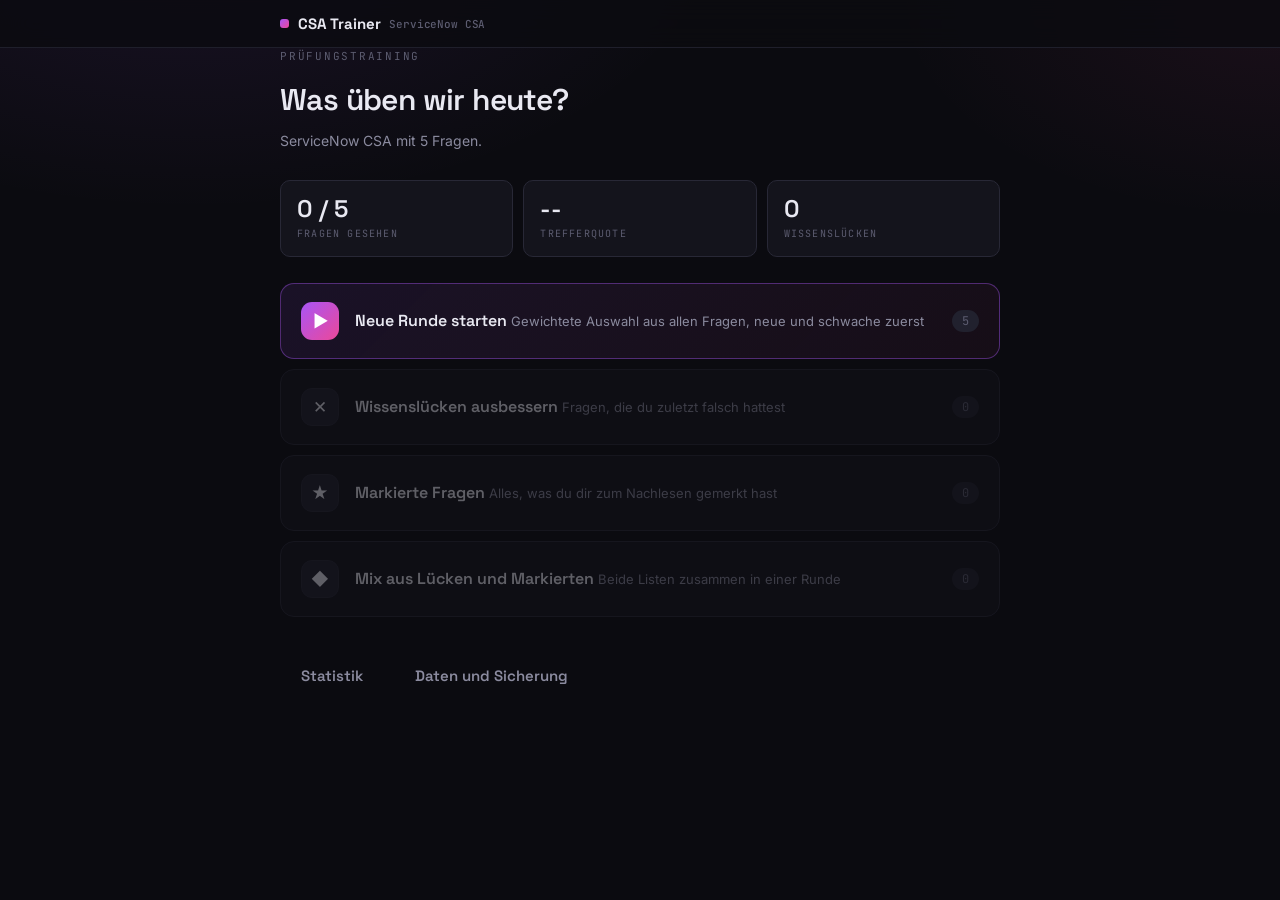
==== index.html @ 98548c77 "CSA Trainer" ====
<!DOCTYPE html>
<html lang="de">
<head>
<meta charset="utf-8">
<meta name="viewport" content="width=device-width, initial-scale=1, viewport-fit=cover">
<meta name="color-scheme" content="dark">
<title>CSA Trainer</title>
<link rel="preconnect" href="https://fonts.googleapis.com">
<link rel="preconnect" href="https://fonts.gstatic.com" crossorigin>
<link href="https://fonts.googleapis.com/css2?family=Space+Grotesk:wght@500;600;700&family=Inter:wght@400;500;600&family=JetBrains+Mono:wght@400;500&display=swap" rel="stylesheet">
<link rel="stylesheet" href="styles.css">
</head>
<body>

<header class="topbar">
  <div class="topbar-inner">
    <button class="brand" id="brandBtn" title="Zum Hauptmenü">
      <span class="dot"></span>
      <span>CSA Trainer</span>
      <span class="sub" id="brandSub"></span>
    </button>
    <span class="spacer"></span>
    <span class="counter" id="counter"></span>
  </div>
  <div class="rail hidden" id="rail"></div>
</header>

<main class="wrap">

  <!-- MENU -->
  <section id="screen-menu">
    <div class="eyebrow">Prüfungstraining</div>
    <h1 class="screen-title">Was üben wir heute?</h1>
    <p class="screen-sub" id="menuSub"></p>

    <div class="stat-strip">
      <div class="stat-box"><div class="value" id="mStatSeen">0</div><div class="label">Fragen gesehen</div></div>
      <div class="stat-box"><div class="value" id="mStatRate">0%</div><div class="label">Trefferquote</div></div>
      <div class="stat-box"><div class="value" id="mStatGaps">0</div><div class="label">Wissenslücken</div></div>
    </div>

    <div class="menu">
      <button class="menu-card primary" data-mode="all">
        <span class="glyph">▶</span>
        <span class="body">
          <span class="title">Neue Runde starten</span>
          <span class="desc">Gewichtete Auswahl aus allen Fragen, neue und schwache zuerst</span>
        </span>
        <span class="count" id="cntAll">0</span>
      </button>

      <button class="menu-card" data-mode="wrong" id="cardWrong">
        <span class="glyph">✕</span>
        <span class="body">
          <span class="title">Wissenslücken ausbessern</span>
          <span class="desc">Fragen, die du zuletzt falsch hattest</span>
        </span>
        <span class="count" id="cntWrong">0</span>
      </button>

      <button class="menu-card" data-mode="marked" id="cardMarked">
        <span class="glyph">★</span>
        <span class="body">
          <span class="title">Markierte Fragen</span>
          <span class="desc">Alles, was du dir zum Nachlesen gemerkt hast</span>
        </span>
        <span class="count" id="cntMarked">0</span>
      </button>

      <button class="menu-card" data-mode="mix" id="cardMix">
        <span class="glyph">◆</span>
        <span class="body">
          <span class="title">Mix aus Lücken und Markierten</span>
          <span class="desc">Beide Listen zusammen in einer Runde</span>
        </span>
        <span class="count" id="cntMix">0</span>
      </button>
    </div>

    <div class="menu" style="margin-top:10px">
      <button class="menu-card hidden" id="resumeCard">
        <span class="glyph">↺</span>
        <span class="body">
          <span class="title">Runde fortsetzen</span>
          <span class="desc" id="resumeDesc"></span>
        </span>
      </button>
    </div>

    <div class="btn-row" style="margin-top:26px">
      <button class="btn btn-ghost" id="toStats">Statistik</button>
      <button class="btn btn-ghost" id="toData">Daten und Sicherung</button>
    </div>
  </section>

  <!-- SETUP -->
  <section id="screen-setup" class="hidden">
    <div class="eyebrow" id="setupEyebrow">Runde konfigurieren</div>
    <h1 class="screen-title" id="setupTitle">Neue Runde</h1>
    <p class="screen-sub" id="setupSub"></p>

    <div class="field" id="sourceField">
      <label>Quelle</label>
      <div class="chips" id="sourceChips">
        <button class="chip" data-src="all">Alle Fragen</button>
        <button class="chip" data-src="wrong">Falsch beantwortete</button>
        <button class="chip" data-src="marked">Markierte</button>
      </div>
    </div>

    <div class="field">
      <label>Kategorien</label>
      <div class="chips" id="catChips"></div>
      <div class="hint">Nichts ausgewählt bedeutet: alle Kategorien.</div>
    </div>

    <div class="field">
      <label>Schwierigkeit</label>
      <div class="chips" id="diffChips"></div>
    </div>

    <div class="field">
      <label>Anzahl Fragen</label>
      <input type="number" id="countInput" min="1" step="1" value="20">
      <div class="hint" id="poolHint"></div>
    </div>

    <div class="btn-row">
      <button class="btn btn-primary" id="startBtn">Runde starten</button>
      <button class="btn btn-ghost" data-nav="menu">Zurück</button>
    </div>
  </section>

  <!-- QUIZ -->
  <section id="screen-quiz" class="hidden">
    <div class="q-meta" id="qMeta"></div>
    <div class="q-text" id="qText"></div>
    <div class="q-note" id="qNote"></div>
    <div class="options" id="qOptions"></div>
    <div id="qConfirmRow" class="btn-row" style="margin-top:14px"></div>
    <div id="qExplain"></div>
    <div class="q-nav">
      <button class="btn" id="prevBtn">← Zurück</button>
      <span class="spacer"></span>
      <button class="btn btn-ghost" id="quitBtn">Runde beenden</button>
      <button class="btn btn-primary" id="nextBtn">Weiter →</button>
    </div>
  </section>

  <!-- RESULT -->
  <section id="screen-result" class="hidden">
    <div class="result-hero">
      <div class="big" id="resPct">0%</div>
      <div class="cap" id="resCap"></div>
    </div>
    <div class="stat-strip">
      <div class="stat-box"><div class="value" id="resRight">0</div><div class="label">Richtig</div></div>
      <div class="stat-box"><div class="value" id="resWrong">0</div><div class="label">Falsch</div></div>
      <div class="stat-box"><div class="value" id="resOpen">0</div><div class="label">Offen</div></div>
    </div>
    <div class="section-head">Durchgang im Detail</div>
    <div id="resList"></div>
    <div class="btn-row" style="margin-top:24px">
      <button class="btn btn-primary" id="resRetry">Falsche direkt nachüben</button>
      <button class="btn" data-nav="menu">Hauptmenü</button>
    </div>
  </section>

  <!-- STATS -->
  <section id="screen-stats" class="hidden">
    <div class="eyebrow">Auswertung</div>
    <h1 class="screen-title">Statistik</h1>
    <p class="screen-sub">Alles über deinen gesamten Lernfortschritt.</p>
    <div class="stat-strip">
      <div class="stat-box"><div class="value" id="sTotal">0</div><div class="label">Fragen im Katalog</div></div>
      <div class="stat-box"><div class="value" id="sSeen">0</div><div class="label">Davon bearbeitet</div></div>
      <div class="stat-box"><div class="value" id="sRate">0%</div><div class="label">Trefferquote</div></div>
    </div>
    <div class="section-head">Leitner-Boxen</div>
    <div id="sBoxes"></div>
    <div class="section-head">Nach Kategorie</div>
    <div id="sCats"></div>
    <div class="section-head">Nach Schwierigkeit</div>
    <div id="sDiffs"></div>
    <div class="btn-row" style="margin-top:26px">
      <button class="btn" data-nav="menu">Hauptmenü</button>
    </div>
  </section>

  <!-- DATA -->
  <section id="screen-data" class="hidden">
    <div class="eyebrow">Verwaltung</div>
    <h1 class="screen-title">Daten und Sicherung</h1>
    <p class="screen-sub">Fortschritt sichern, auf ein anderes Gerät holen, oder den Fragenkatalog austauschen.</p>

    <div class="section-head">Fortschritt</div>
    <div class="btn-row">
      <button class="btn" id="expProgress">Fortschritt exportieren</button>
      <button class="btn" id="impProgressBtn">Fortschritt importieren</button>
      <input type="file" id="impProgress" accept="application/json,.json" class="hidden">
    </div>
    <div class="hint">Der Export ist eine JSON-Datei. Import überschreibt den lokalen Stand.</div>

    <div class="section-head">Fragenkatalog</div>
    <div class="btn-row">
      <button class="btn" id="impQuestionsBtn">questions.json laden</button>
      <input type="file" id="impQuestions" accept="application/json,.json" class="hidden">
      <button class="btn btn-ghost" id="resetQuestions">Auf mitgelieferte Datei zurücksetzen</button>
    </div>
    <div class="hint" id="qSourceHint"></div>

    <div class="section-head">Zurücksetzen</div>
    <p class="hint" style="margin-top:0">Löscht alle Antworten, Boxen und Markierungen. Tippe zur Bestätigung <strong>FORTSCHRITT LOESCHEN</strong> ein.</p>
    <div class="btn-row" style="margin-top:12px">
      <input type="text" id="resetConfirm" placeholder="FORTSCHRITT LOESCHEN" style="max-width:280px" autocomplete="off">
      <button class="btn btn-danger" id="resetBtn" disabled>Alles löschen</button>
    </div>

    <div class="btn-row" style="margin-top:30px">
      <button class="btn" data-nav="menu">Hauptmenü</button>
    </div>
  </section>

</main>

<script src="app.js"></script>
</body>
</html>
---- styles.css ----
:root {
  --bg: #0b0b10;
  --surface: #14141c;
  --surface-2: #1a1a25;
  --surface-3: #21212e;
  --line: #282836;
  --line-soft: #1f1f2b;
  --text: #e9e9f2;
  --muted: #8b8b9f;
  --faint: #5c5c70;
  --accent: #a855f7;
  --accent-2: #ec4899;
  --ok: #34d399;
  --ok-dim: rgba(52, 211, 153, 0.12);
  --bad: #fb7185;
  --bad-dim: rgba(251, 113, 133, 0.12);
  --warn: #fbbf24;
  --radius: 14px;
  --radius-sm: 10px;
  --font-display: "Space Grotesk", "Segoe UI", system-ui, sans-serif;
  --font-body: "Inter", system-ui, -apple-system, sans-serif;
  --font-mono: "JetBrains Mono", ui-monospace, "SF Mono", Menlo, monospace;
}

* { box-sizing: border-box; }

html, body {
  margin: 0;
  padding: 0;
  background: var(--bg);
  color: var(--text);
  font-family: var(--font-body);
  font-size: 16px;
  line-height: 1.6;
  -webkit-font-smoothing: antialiased;
}

body {
  background-image:
    radial-gradient(900px 500px at 15% -10%, rgba(168, 85, 247, 0.10), transparent 60%),
    radial-gradient(700px 400px at 100% 0%, rgba(236, 72, 153, 0.07), transparent 55%);
  background-attachment: fixed;
  min-height: 100vh;
}

h1, h2, h3 { font-family: var(--font-display); font-weight: 600; letter-spacing: -0.02em; margin: 0; }

button { font-family: inherit; font-size: inherit; color: inherit; cursor: pointer; }
button:focus-visible, input:focus-visible, [tabindex]:focus-visible {
  outline: 2px solid var(--accent);
  outline-offset: 2px;
}

.wrap { max-width: 760px; margin: 0 auto; padding: 0 20px 96px; }
.hidden { display: none !important; }

/* ---------- top bar ---------- */
.topbar {
  position: sticky; top: 0; z-index: 20;
  background: rgba(11, 11, 16, 0.82);
  backdrop-filter: blur(14px);
  border-bottom: 1px solid var(--line-soft);
}
.topbar-inner {
  max-width: 760px; margin: 0 auto; padding: 14px 20px;
  display: flex; align-items: center; gap: 14px;
}
.brand {
  font-family: var(--font-display); font-weight: 700; font-size: 15px;
  letter-spacing: -0.01em; display: flex; align-items: center; gap: 9px;
  background: none; border: 0; padding: 0;
}
.brand .dot {
  width: 9px; height: 9px; border-radius: 3px;
  background: linear-gradient(135deg, var(--accent), var(--accent-2));
}
.brand span.sub { color: var(--faint); font-weight: 500; font-family: var(--font-mono); font-size: 11px; }
.topbar .spacer { flex: 1; }

.counter {
  font-family: var(--font-mono); font-size: 12px; color: var(--muted);
  letter-spacing: 0.04em; white-space: nowrap;
}

/* ---------- signature: session rail ---------- */
.rail {
  display: flex; gap: 3px; padding: 0 20px 12px;
  max-width: 760px; margin: 0 auto; flex-wrap: wrap;
}
.rail-tick {
  flex: 1 1 6px; min-width: 6px; height: 4px; border-radius: 2px;
  background: var(--line); border: 0; padding: 0;
  transition: background 0.2s, transform 0.15s, height 0.15s;
}
.rail-tick:hover { transform: scaleY(2); }
.rail-tick.correct { background: var(--ok); }
.rail-tick.wrong { background: var(--bad); }
.rail-tick.current { background: linear-gradient(90deg, var(--accent), var(--accent-2)); height: 8px; margin-top: -2px; }

/* ---------- headings ---------- */
.eyebrow {
  font-family: var(--font-mono); font-size: 11px; letter-spacing: 0.16em;
  text-transform: uppercase; color: var(--faint); margin-bottom: 10px;
}
.screen-title { font-size: 30px; margin-bottom: 6px; }
.screen-sub { color: var(--muted); font-size: 14px; margin: 0 0 28px; }
.section-head {
  font-family: var(--font-mono); font-size: 11px; letter-spacing: 0.14em;
  text-transform: uppercase; color: var(--faint);
  margin: 30px 0 12px; display: flex; align-items: center; gap: 10px;
}
.section-head::after { content: ""; flex: 1; height: 1px; background: var(--line-soft); }

/* ---------- menu cards ---------- */
.menu { display: grid; gap: 10px; margin-top: 26px; }
.menu-card {
  display: flex; align-items: center; gap: 16px; width: 100%; text-align: left;
  background: var(--surface); border: 1px solid var(--line);
  border-radius: var(--radius); padding: 18px 20px;
  transition: border-color 0.18s, background 0.18s, transform 0.18s;
}
.menu-card:hover:not(:disabled) { border-color: #3a3a4e; background: var(--surface-2); transform: translateY(-1px); }
.menu-card:disabled { opacity: 0.38; cursor: not-allowed; }
.menu-card .glyph {
  width: 38px; height: 38px; flex: none; border-radius: 11px;
  display: grid; place-items: center; font-size: 17px;
  background: var(--surface-3); border: 1px solid var(--line);
}
.menu-card .body { flex: 1; min-width: 0; }
.menu-card .title { font-family: var(--font-display); font-weight: 600; font-size: 16px; }
.menu-card .desc { color: var(--muted); font-size: 13px; line-height: 1.45; }
.menu-card .count {
  font-family: var(--font-mono); font-size: 12px; color: var(--faint);
  background: var(--surface-3); border-radius: 20px; padding: 3px 10px;
}
.menu-card.primary { border-color: rgba(168, 85, 247, 0.4); background: linear-gradient(135deg, rgba(168,85,247,0.10), rgba(236,72,153,0.05)); }
.menu-card.primary .glyph { background: linear-gradient(135deg, var(--accent), var(--accent-2)); border: 0; color: #fff; }

/* ---------- stat strip ---------- */
.stat-strip { display: grid; grid-template-columns: repeat(3, 1fr); gap: 10px; margin-top: 26px; }
.stat-box { background: var(--surface); border: 1px solid var(--line); border-radius: var(--radius-sm); padding: 14px 16px; }
.stat-box .value { font-family: var(--font-display); font-size: 24px; font-weight: 600; line-height: 1.2; }
.stat-box .label { font-family: var(--font-mono); font-size: 10px; letter-spacing: 0.12em; text-transform: uppercase; color: var(--faint); margin-top: 2px; }

/* ---------- forms ---------- */
.field { margin-bottom: 22px; }
.field > label {
  display: block; font-family: var(--font-mono); font-size: 11px;
  letter-spacing: 0.12em; text-transform: uppercase; color: var(--faint); margin-bottom: 9px;
}
.hint { color: var(--faint); font-size: 12px; margin-top: 8px; }

input[type="number"], input[type="text"] {
  background: var(--surface); border: 1px solid var(--line); color: var(--text);
  border-radius: var(--radius-sm); padding: 11px 14px; font-family: var(--font-mono);
  font-size: 15px; width: 100%;
}
input[type="number"] { max-width: 150px; }

.chips { display: flex; flex-wrap: wrap; gap: 8px; }
.chip {
  background: var(--surface); border: 1px solid var(--line); color: var(--muted);
  border-radius: 20px; padding: 7px 14px; font-size: 13px;
  transition: all 0.15s;
}
.chip:hover { border-color: #3a3a4e; color: var(--text); }
.chip.on { background: rgba(168, 85, 247, 0.14); border-color: var(--accent); color: #e5d5fb; }
.chip .n { font-family: var(--font-mono); font-size: 11px; opacity: 0.65; margin-left: 6px; }
.chip:disabled { opacity: 0.35; cursor: not-allowed; }

.btn {
  border-radius: var(--radius-sm); padding: 12px 20px; font-weight: 600;
  font-family: var(--font-display); border: 1px solid var(--line);
  background: var(--surface-2); transition: all 0.16s; font-size: 15px;
}
.btn:hover:not(:disabled) { background: var(--surface-3); border-color: #3a3a4e; }
.btn:disabled { opacity: 0.4; cursor: not-allowed; }
.btn-primary {
  background: linear-gradient(135deg, var(--accent), var(--accent-2));
  border: 0; color: #fff;
}
.btn-primary:hover:not(:disabled) { filter: brightness(1.1); }
.btn-ghost { background: transparent; border-color: transparent; color: var(--muted); }
.btn-ghost:hover:not(:disabled) { color: var(--text); background: var(--surface-2); }
.btn-danger { border-color: rgba(251, 113, 133, 0.4); color: var(--bad); background: transparent; }
.btn-danger:hover:not(:disabled) { background: var(--bad-dim); }
.btn-row { display: flex; gap: 10px; flex-wrap: wrap; align-items: center; }

/* ---------- question card ---------- */
.q-meta { display: flex; align-items: center; gap: 10px; flex-wrap: wrap; margin-bottom: 16px; }
.tag {
  font-family: var(--font-mono); font-size: 11px; letter-spacing: 0.06em;
  color: var(--muted); background: var(--surface-2);
  border: 1px solid var(--line); border-radius: 6px; padding: 3px 9px;
}
.tag.num { color: var(--accent); border-color: rgba(168,85,247,0.35); background: rgba(168,85,247,0.08); }
.tag.easy { color: var(--ok); border-color: rgba(52,211,153,0.3); }
.tag.medium { color: var(--warn); border-color: rgba(251,191,36,0.3); }
.tag.hard { color: var(--bad); border-color: rgba(251,113,133,0.3); }
.q-meta .spacer { flex: 1; }
.mark-btn {
  background: transparent; border: 1px solid var(--line); border-radius: 8px;
  padding: 4px 10px; font-size: 13px; color: var(--faint); transition: all 0.15s;
}
.mark-btn:hover { color: var(--text); border-color: #3a3a4e; }
.mark-btn.on { color: var(--warn); border-color: rgba(251,191,36,0.45); background: rgba(251,191,36,0.1); }

.q-text {
  font-family: var(--font-display); font-size: 21px; line-height: 1.42;
  font-weight: 500; margin-bottom: 8px;
}
.q-note { font-size: 13px; color: var(--faint); margin-bottom: 20px; font-family: var(--font-mono); }

.options { display: grid; gap: 9px; }
.opt {
  display: flex; gap: 14px; align-items: flex-start; text-align: left; width: 100%;
  background: var(--surface); border: 1px solid var(--line);
  border-radius: var(--radius); padding: 14px 16px; transition: border-color 0.15s, background 0.15s;
}
.opt:hover:not(:disabled) { border-color: #45455c; background: var(--surface-2); }
.opt:disabled { cursor: default; }
.opt .letter {
  width: 26px; height: 26px; flex: none; border-radius: 8px;
  display: grid; place-items: center; font-family: var(--font-mono);
  font-size: 12px; font-weight: 500;
  background: var(--surface-3); border: 1px solid var(--line); color: var(--muted);
}
.opt .txt { flex: 1; font-size: 15px; line-height: 1.5; }
.opt.picked { border-color: var(--accent); background: rgba(168, 85, 247, 0.09); }
.opt.picked .letter { background: var(--accent); color: #fff; border-color: var(--accent); }
.opt.correct { border-color: var(--ok); background: var(--ok-dim); }
.opt.correct .letter { background: var(--ok); color: #06281c; border-color: var(--ok); }
.opt.wrong { border-color: var(--bad); background: var(--bad-dim); }
.opt.wrong .letter { background: var(--bad); color: #3a0713; border-color: var(--bad); }
.opt.dimmed { opacity: 0.42; }

@keyframes shake {
  10%, 90% { transform: translateX(-3px); }
  20%, 80% { transform: translateX(5px); }
  30%, 50%, 70% { transform: translateX(-7px); }
  40%, 60% { transform: translateX(7px); }
}
.shake { animation: shake 0.42s cubic-bezier(0.36, 0.07, 0.19, 0.97); }

@keyframes reveal {
  from { opacity: 0; transform: translateY(6px); }
  to { opacity: 1; transform: none; }
}
.explain {
  margin-top: 20px; background: var(--surface); border: 1px solid var(--line);
  border-left: 3px solid var(--accent); border-radius: var(--radius);
  padding: 18px 20px; animation: reveal 0.28s ease-out;
}
.explain .verdict {
  font-family: var(--font-mono); font-size: 11px; letter-spacing: 0.14em;
  text-transform: uppercase; margin-bottom: 10px;
}
.explain .verdict.ok { color: var(--ok); }
.explain .verdict.bad { color: var(--bad); }
.explain p { margin: 0; font-size: 14.5px; color: #cfcfdd; line-height: 1.62; }
.explain .ref {
  margin-top: 14px; padding-top: 12px; border-top: 1px solid var(--line-soft);
  font-family: var(--font-mono); font-size: 11.5px; color: var(--faint);
}

/* leitner boxes */
.leitner { display: flex; align-items: center; gap: 5px; }
.leitner .pip { width: 14px; height: 5px; border-radius: 3px; background: var(--line); transition: background 0.3s; }
.leitner .pip.on { background: var(--accent); }
.leitner .cap { font-family: var(--font-mono); font-size: 10px; color: var(--faint); margin-right: 3px; letter-spacing: 0.1em; }

/* nav */
.q-nav {
  display: flex; gap: 10px; align-items: center;
  margin-top: 26px; padding-top: 20px; border-top: 1px solid var(--line-soft);
}
.q-nav .spacer { flex: 1; }
.kbd {
  font-family: var(--font-mono); font-size: 10px; color: var(--faint);
  border: 1px solid var(--line); border-radius: 5px; padding: 1px 5px; margin-left: 7px;
}

/* results + stats */
.result-hero { text-align: center; padding: 34px 0 10px; }
.result-hero .big {
  font-family: var(--font-display); font-size: 66px; font-weight: 700; line-height: 1;
  background: linear-gradient(135deg, var(--accent), var(--accent-2));
  -webkit-background-clip: text; background-clip: text; color: transparent;
}
.result-hero .cap { font-family: var(--font-mono); font-size: 12px; color: var(--muted); letter-spacing: 0.12em; text-transform: uppercase; margin-top: 8px; }

.bar-row { display: grid; grid-template-columns: 116px 1fr 62px; gap: 12px; align-items: center; padding: 7px 0; }
.bar-row .name { font-size: 13px; color: var(--muted); overflow: hidden; text-overflow: ellipsis; white-space: nowrap; }
.bar-track { height: 7px; background: var(--surface-3); border-radius: 4px; overflow: hidden; }
.bar-fill { height: 100%; border-radius: 4px; background: linear-gradient(90deg, var(--accent), var(--accent-2)); }
.bar-row .val { font-family: var(--font-mono); font-size: 12px; color: var(--faint); text-align: right; }

.review-item {
  display: flex; gap: 12px; align-items: flex-start; width: 100%; text-align: left;
  background: var(--surface); border: 1px solid var(--line); border-radius: var(--radius-sm);
  padding: 12px 14px; margin-bottom: 8px;
}
.review-item:hover { border-color: #3a3a4e; }
.review-item .tick { width: 3px; align-self: stretch; border-radius: 2px; flex: none; }
.review-item .tick.correct { background: var(--ok); }
.review-item .tick.wrong { background: var(--bad); }
.review-item .q { font-size: 13.5px; line-height: 1.45; }
.review-item .m { font-family: var(--font-mono); font-size: 11px; color: var(--faint); margin-top: 3px; }

.empty {
  text-align: center; padding: 44px 20px; color: var(--faint);
  border: 1px dashed var(--line); border-radius: var(--radius); font-size: 14px;
}

.toast {
  position: fixed; bottom: 22px; left: 50%; transform: translateX(-50%);
  background: var(--surface-3); border: 1px solid var(--line); color: var(--text);
  padding: 11px 18px; border-radius: 20px; font-size: 13.5px; z-index: 50;
  animation: reveal 0.2s ease-out; box-shadow: 0 10px 30px rgba(0,0,0,0.5);
}

@media (max-width: 560px) {
  .screen-title { font-size: 25px; }
  .q-text { font-size: 18.5px; }
  .stat-strip { grid-template-columns: 1fr 1fr; }
  .bar-row { grid-template-columns: 88px 1fr 52px; }
  .menu-card { padding: 15px 16px; gap: 13px; }
  .q-nav { flex-wrap: wrap; }
  .q-nav .btn { flex: 1 1 auto; }
}

@media (prefers-reduced-motion: reduce) {
  * { animation-duration: 0.01ms !important; transition-duration: 0.01ms !important; }
}
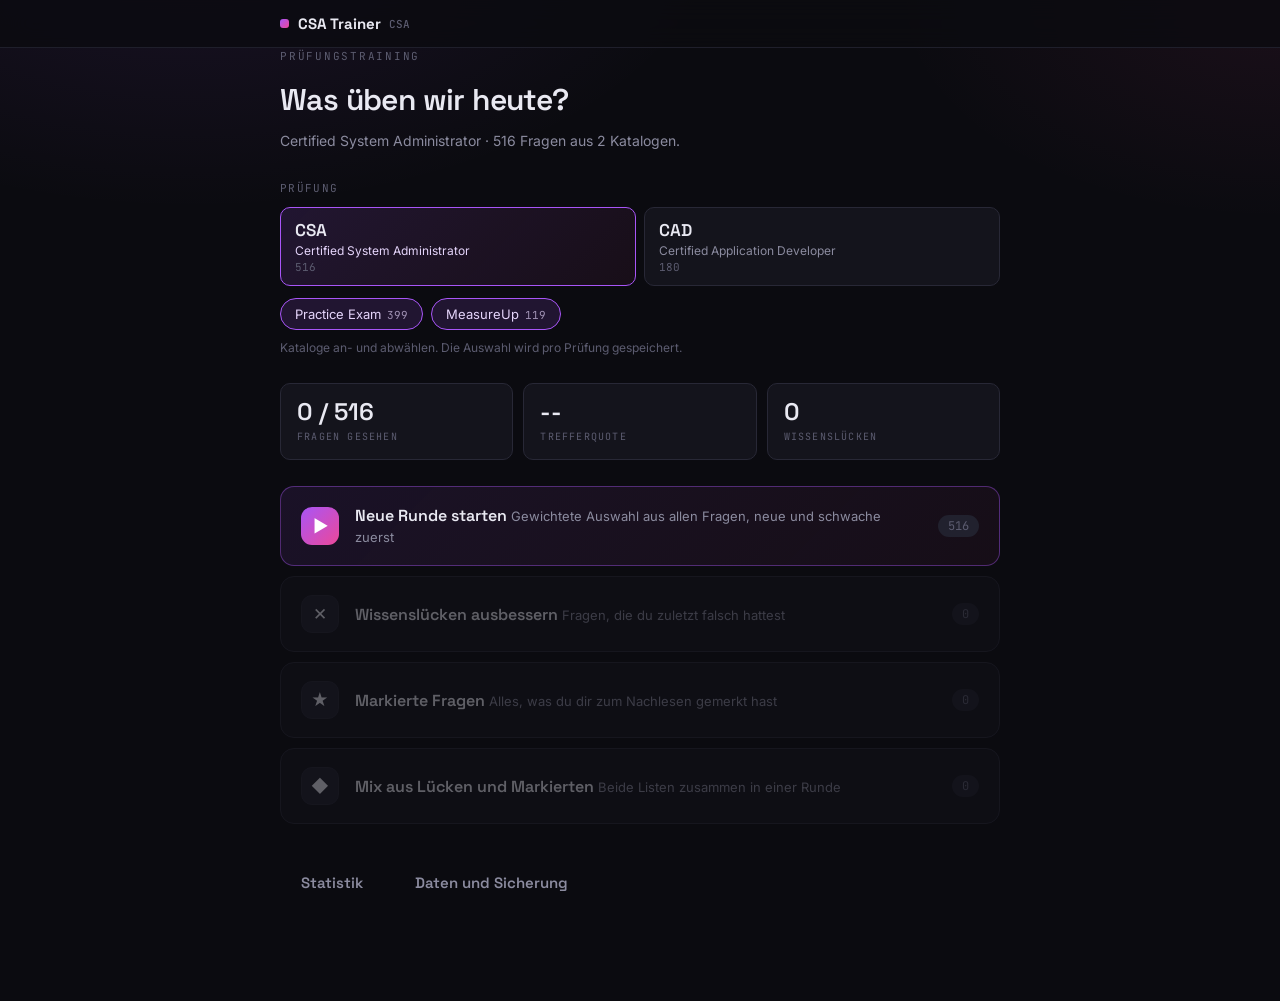
==== commit 71d27263: "add cad" ====
--- a/index.html
+++ b/index.html
@@ -33,6 +33,13 @@
     <h1 class="screen-title">Was üben wir heute?</h1>
     <p class="screen-sub" id="menuSub"></p>
 
+    <div class="field catalog-picker">
+      <label>Prüfung</label>
+      <div class="exam-switch" id="examSwitch"></div>
+      <div class="chips" id="catalogChips"></div>
+      <div class="hint">Kataloge an- und abwählen. Die Auswahl wird pro Prüfung gespeichert.</div>
+    </div>
+
     <div class="stat-strip">
       <div class="stat-box"><div class="value" id="mStatSeen">0</div><div class="label">Fragen gesehen</div></div>
       <div class="stat-box"><div class="value" id="mStatRate">0%</div><div class="label">Trefferquote</div></div>
@@ -170,7 +177,7 @@
   <section id="screen-stats" class="hidden">
     <div class="eyebrow">Auswertung</div>
     <h1 class="screen-title">Statistik</h1>
-    <p class="screen-sub">Alles über deinen gesamten Lernfortschritt.</p>
+    <p class="screen-sub" id="statsSub">Alles über deinen gesamten Lernfortschritt.</p>
     <div class="stat-strip">
       <div class="stat-box"><div class="value" id="sTotal">0</div><div class="label">Fragen im Katalog</div></div>
       <div class="stat-box"><div class="value" id="sSeen">0</div><div class="label">Davon bearbeitet</div></div>
@@ -191,7 +198,7 @@
   <section id="screen-data" class="hidden">
     <div class="eyebrow">Verwaltung</div>
     <h1 class="screen-title">Daten und Sicherung</h1>
-    <p class="screen-sub">Fortschritt sichern, auf ein anderes Gerät holen, oder den Fragenkatalog austauschen.</p>
+    <p class="screen-sub">Fortschritt sichern, auf ein anderes Gerät holen, oder einen eigenen Katalog dazuladen.</p>
 
     <div class="section-head">Fortschritt</div>
     <div class="btn-row">
@@ -203,9 +210,9 @@
 
     <div class="section-head">Fragenkatalog</div>
     <div class="btn-row">
-      <button class="btn" id="impQuestionsBtn">questions.json laden</button>
+      <button class="btn" id="impQuestionsBtn">Eigenen Katalog laden</button>
       <input type="file" id="impQuestions" accept="application/json,.json" class="hidden">
-      <button class="btn btn-ghost" id="resetQuestions">Auf mitgelieferte Datei zurücksetzen</button>
+      <button class="btn btn-ghost" id="resetQuestions">Eigenen Katalog entfernen</button>
     </div>
     <div class="hint" id="qSourceHint"></div>
 
--- a/styles.css
+++ b/styles.css
@@ -168,6 +168,21 @@
 .chip .n { font-family: var(--font-mono); font-size: 11px; opacity: 0.65; margin-left: 6px; }
 .chip:disabled { opacity: 0.35; cursor: not-allowed; }
 
+/* ---------- Prüfungs-Umschalter ---------- */
+.catalog-picker { margin: 24px 0 0; }
+.exam-switch { display: grid; grid-template-columns: repeat(auto-fit, minmax(150px, 1fr)); gap: 8px; margin-bottom: 12px; }
+.exam-tab {
+  display: flex; flex-direction: column; align-items: flex-start; gap: 2px; text-align: left;
+  background: var(--surface); border: 1px solid var(--line); border-radius: var(--radius-sm);
+  padding: 11px 14px; color: var(--muted); transition: all 0.15s; min-width: 0;
+}
+.exam-tab:hover { border-color: #3a3a4e; color: var(--text); }
+.exam-tab .code { font-family: var(--font-display); font-weight: 600; font-size: 17px; color: var(--text); }
+.exam-tab .nm { font-size: 12px; line-height: 1.3; white-space: nowrap; overflow: hidden; text-overflow: ellipsis; max-width: 100%; }
+.exam-tab .n { font-family: var(--font-mono); font-size: 11px; color: var(--faint); }
+.exam-tab.on { border-color: var(--accent); background: linear-gradient(135deg, rgba(168,85,247,0.14), rgba(236,72,153,0.06)); }
+.exam-tab.on .nm { color: #e5d5fb; }
+
 .btn {
   border-radius: var(--radius-sm); padding: 12px 20px; font-weight: 600;
   font-family: var(--font-display); border: 1px solid var(--line);
@@ -197,6 +212,8 @@
 .tag.easy { color: var(--ok); border-color: rgba(52,211,153,0.3); }
 .tag.medium { color: var(--warn); border-color: rgba(251,191,36,0.3); }
 .tag.hard { color: var(--bad); border-color: rgba(251,113,133,0.3); }
+.tag.unknown { color: var(--faint); }
+.tag.topic { max-width: 100%; overflow: hidden; text-overflow: ellipsis; white-space: nowrap; }
 .q-meta .spacer { flex: 1; }
 .mark-btn {
   background: transparent; border: 1px solid var(--line); border-radius: 8px;
@@ -207,7 +224,7 @@
 
 .q-text {
   font-family: var(--font-display); font-size: 21px; line-height: 1.42;
-  font-weight: 500; margin-bottom: 8px;
+  font-weight: 500; margin-bottom: 8px; white-space: pre-line;
 }
 .q-note { font-size: 13px; color: var(--faint); margin-bottom: 20px; font-family: var(--font-mono); }
 
@@ -258,10 +275,14 @@
 .explain .verdict.ok { color: var(--ok); }
 .explain .verdict.bad { color: var(--bad); }
 .explain p { margin: 0; font-size: 14.5px; color: #cfcfdd; line-height: 1.62; }
+.explain p + p { margin-top: 10px; }
+.explain .ref + .ref { margin-top: 4px; padding-top: 0; border-top: 0; }
 .explain .ref {
   margin-top: 14px; padding-top: 12px; border-top: 1px solid var(--line-soft);
   font-family: var(--font-mono); font-size: 11.5px; color: var(--faint);
 }
+.explain .ref a { color: var(--muted); text-decoration: none; border-bottom: 1px solid var(--line); }
+.explain .ref a:hover { color: var(--accent); border-bottom-color: var(--accent); }
 
 /* leitner boxes */
 .leitner { display: flex; align-items: center; gap: 5px; }
